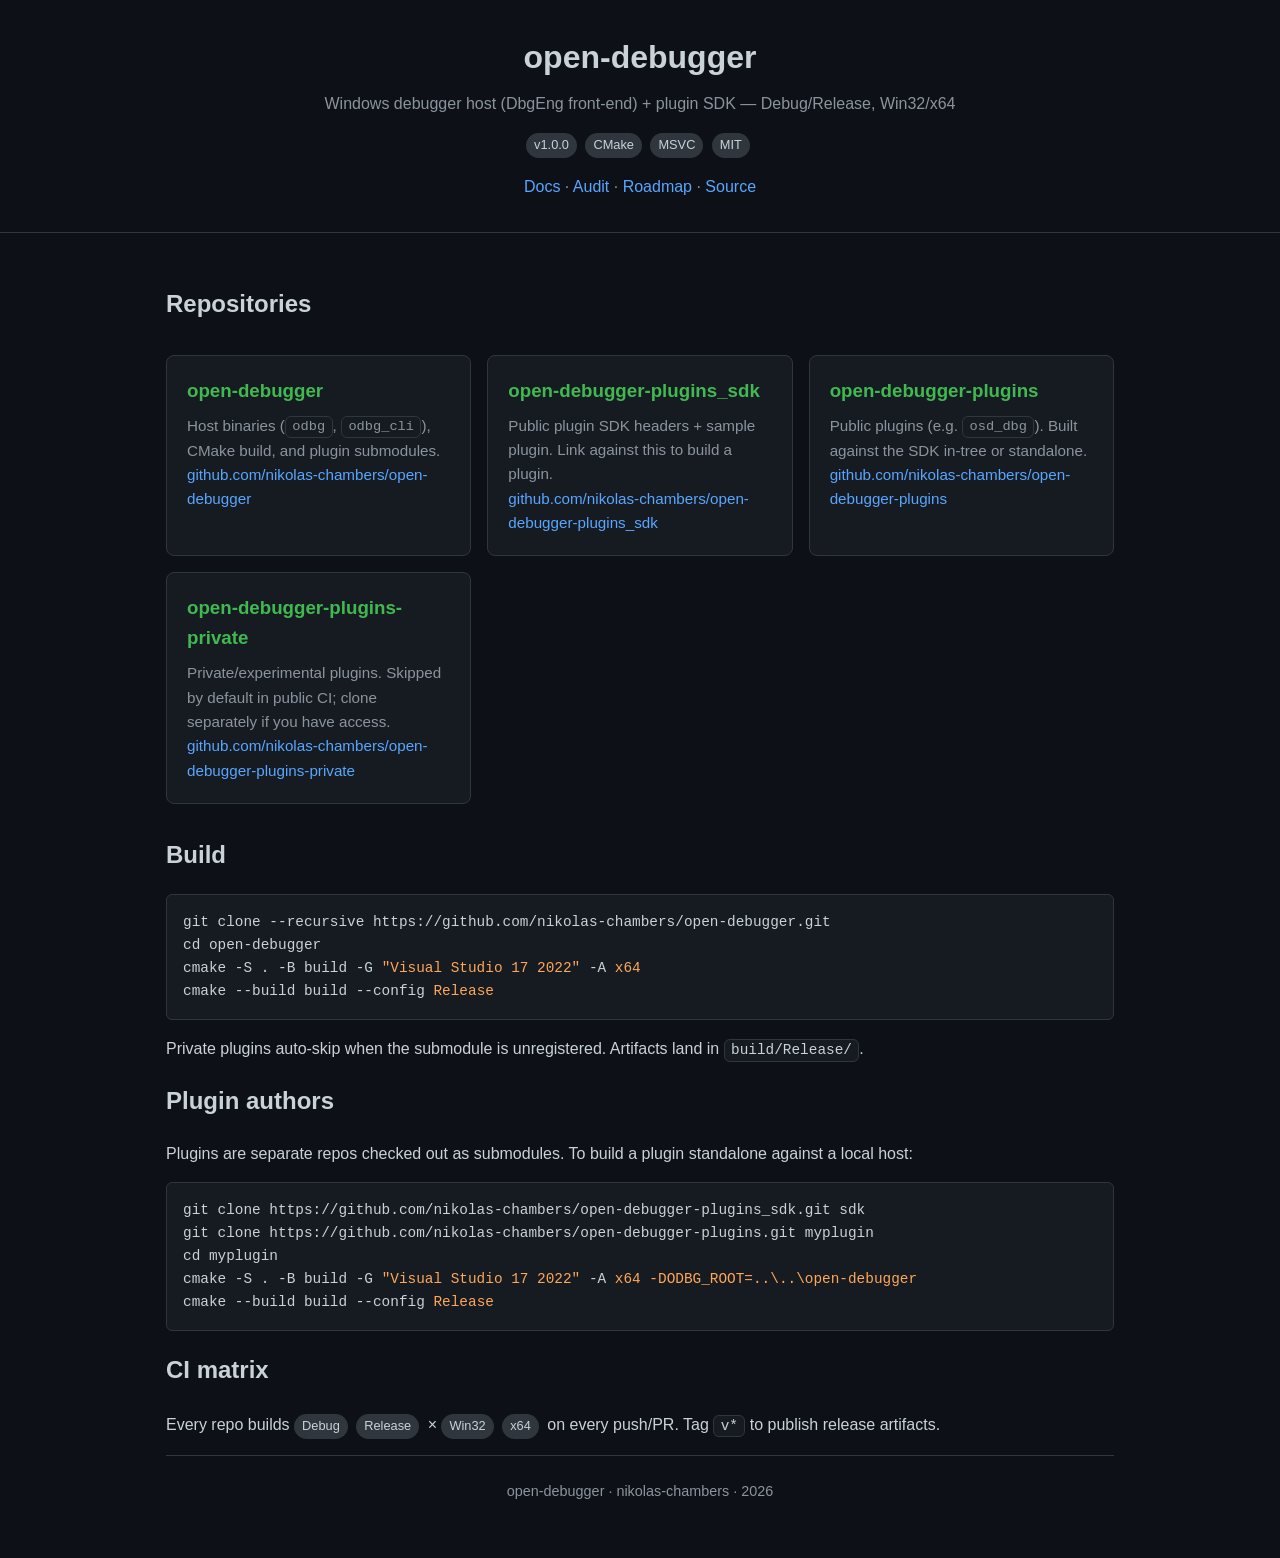
==== site/index.html @ e58e5bc7 "Add a documentation site for the audit and roadmap, and link it from the README" ====
<!DOCTYPE html>
<html lang="en">
<head>
<meta charset="UTF-8">
<meta name="viewport" content="width=device-width, initial-scale=1.0">
<title>open-debugger — Windows debugger host + plugin SDK</title>
<style>
  :root {
    color-scheme: dark;
    --bg: #0d1117;
    --panel: #161b22;
    --border: #30363d;
    --text: #c9d1d9;
    --muted: #8b949e;
    --accent: #58a6ff;
    --accent2: #3fb950;
  }
  * { box-sizing: border-box; }
  body {
    margin: 0;
    font-family: -apple-system, BlinkMacSystemFont, "Segoe UI", Helvetica, Arial, sans-serif;
    background: var(--bg);
    color: var(--text);
    line-height: 1.6;
  }
  a { color: var(--accent); text-decoration: none; }
  a:hover { text-decoration: underline; }
  header {
    border-bottom: 1px solid var(--border);
    padding: 2rem 1rem;
    text-align: center;
  }
  header h1 { margin: 0 0 .5rem; font-size: 2rem; }
  header p { margin: 0; color: var(--muted); }
  .wrap { max-width: 980px; margin: 0 auto; padding: 2rem 1rem; }
  .grid {
    display: grid;
    grid-template-columns: repeat(auto-fit, minmax(260px, 1fr));
    gap: 1rem;
    margin: 2rem 0;
  }
  .card {
    background: var(--panel);
    border: 1px solid var(--border);
    border-radius: 8px;
    padding: 1.25rem;
  }
  .card h3 { margin: 0 0 .5rem; color: var(--accent2); }
  .card p { margin: 0; color: var(--muted); font-size: .95rem; }
  .badge {
    display: inline-block;
    padding: .15rem .5rem;
    border-radius: 999px;
    background: var(--border);
    color: var(--text);
    font-size: .8rem;
    margin: .25rem .25rem 0 0;
  }
  code, pre {
    background: var(--panel);
    border: 1px solid var(--border);
    border-radius: 6px;
    padding: .15rem .4rem;
    font-family: ui-monospace, SFMono-Regular, Menlo, Monaco, Consolas, monospace;
    font-size: .9em;
  }
  pre { padding: 1rem; overflow-x: auto; }
  footer {
    border-top: 1px solid var(--border);
    text-align: center;
    padding: 1.5rem 1rem;
    color: var(--muted);
    font-size: .9rem;
  }
  .cmd { color: var(--accent2); }
  .arg { color: #ffa657; }
</style>
</head>
<body>

<header>
  <h1>open-debugger</h1>
  <p>Windows debugger host (DbgEng front-end) + plugin SDK — Debug/Release, Win32/x64</p>
  <div style="margin-top:.75rem;">
    <span class="badge">v1.0.0</span>
    <span class="badge">CMake</span>
    <span class="badge">MSVC</span>
    <span class="badge">MIT</span>
  </div>
  <p style="margin-top:1rem;">
    <a href="docs.html">Docs</a> &middot;
    <a href="audit.html">Audit</a> &middot;
    <a href="roadmap.html">Roadmap</a> &middot;
    <a href="https://github.com/nikolas-chambers/open-debugger">Source</a>
  </p>
</header>

<div class="wrap">

  <h2>Repositories</h2>
  <div class="grid">
    <div class="card">
      <h3>open-debugger</h3>
      <p>Host binaries (<code>odbg</code>, <code>odbg_cli</code>), CMake build, and plugin submodules.</p>
      <p><a href="https://github.com/nikolas-chambers/open-debugger">github.com/nikolas-chambers/open-debugger</a></p>
    </div>
    <div class="card">
      <h3>open-debugger-plugins_sdk</h3>
      <p>Public plugin SDK headers + sample plugin. Link against this to build a plugin.</p>
      <p><a href="https://github.com/nikolas-chambers/open-debugger-plugins_sdk">github.com/nikolas-chambers/open-debugger-plugins_sdk</a></p>
    </div>
    <div class="card">
      <h3>open-debugger-plugins</h3>
      <p>Public plugins (e.g. <code>osd_dbg</code>). Built against the SDK in-tree or standalone.</p>
      <p><a href="https://github.com/nikolas-chambers/open-debugger-plugins">github.com/nikolas-chambers/open-debugger-plugins</a></p>
    </div>
    <div class="card">
      <h3>open-debugger-plugins-private</h3>
      <p>Private/experimental plugins. Skipped by default in public CI; clone separately if you have access.</p>
      <p><a href="https://github.com/nikolas-chambers/open-debugger-plugins-private">github.com/nikolas-chambers/open-debugger-plugins-private</a></p>
    </div>
  </div>

  <h2>Build</h2>
  <pre>git clone --recursive https://github.com/nikolas-chambers/open-debugger.git
cd open-debugger
cmake -S . -B build -G <span class="arg">"Visual Studio 17 2022"</span> -A <span class="arg">x64</span>
cmake --build build --config <span class="arg">Release</span></pre>
  <p>Private plugins auto-skip when the submodule is unregistered. Artifacts land in <code>build/Release/</code>.</p>

  <h2>Plugin authors</h2>
  <p>Plugins are separate repos checked out as submodules. To build a plugin standalone against a local host:</p>
  <pre>git clone https://github.com/nikolas-chambers/open-debugger-plugins_sdk.git sdk
git clone https://github.com/nikolas-chambers/open-debugger-plugins.git myplugin
cd myplugin
cmake -S . -B build -G <span class="arg">"Visual Studio 17 2022"</span> -A <span class="arg">x64</span> <span class="arg">-DODBG_ROOT=..\..\open-debugger</span>
cmake --build build --config <span class="arg">Release</span></pre>

  <h2>CI matrix</h2>
  <p>Every repo builds <span class="badge">Debug</span> <span class="badge">Release</span> × <span class="badge">Win32</span> <span class="badge">x64</span> on every push/PR. Tag <code>v*</code> to publish release artifacts.</p>

  <footer>
    open-debugger · nikolas-chambers · 2026
  </footer>
</div>

</body>
</html>
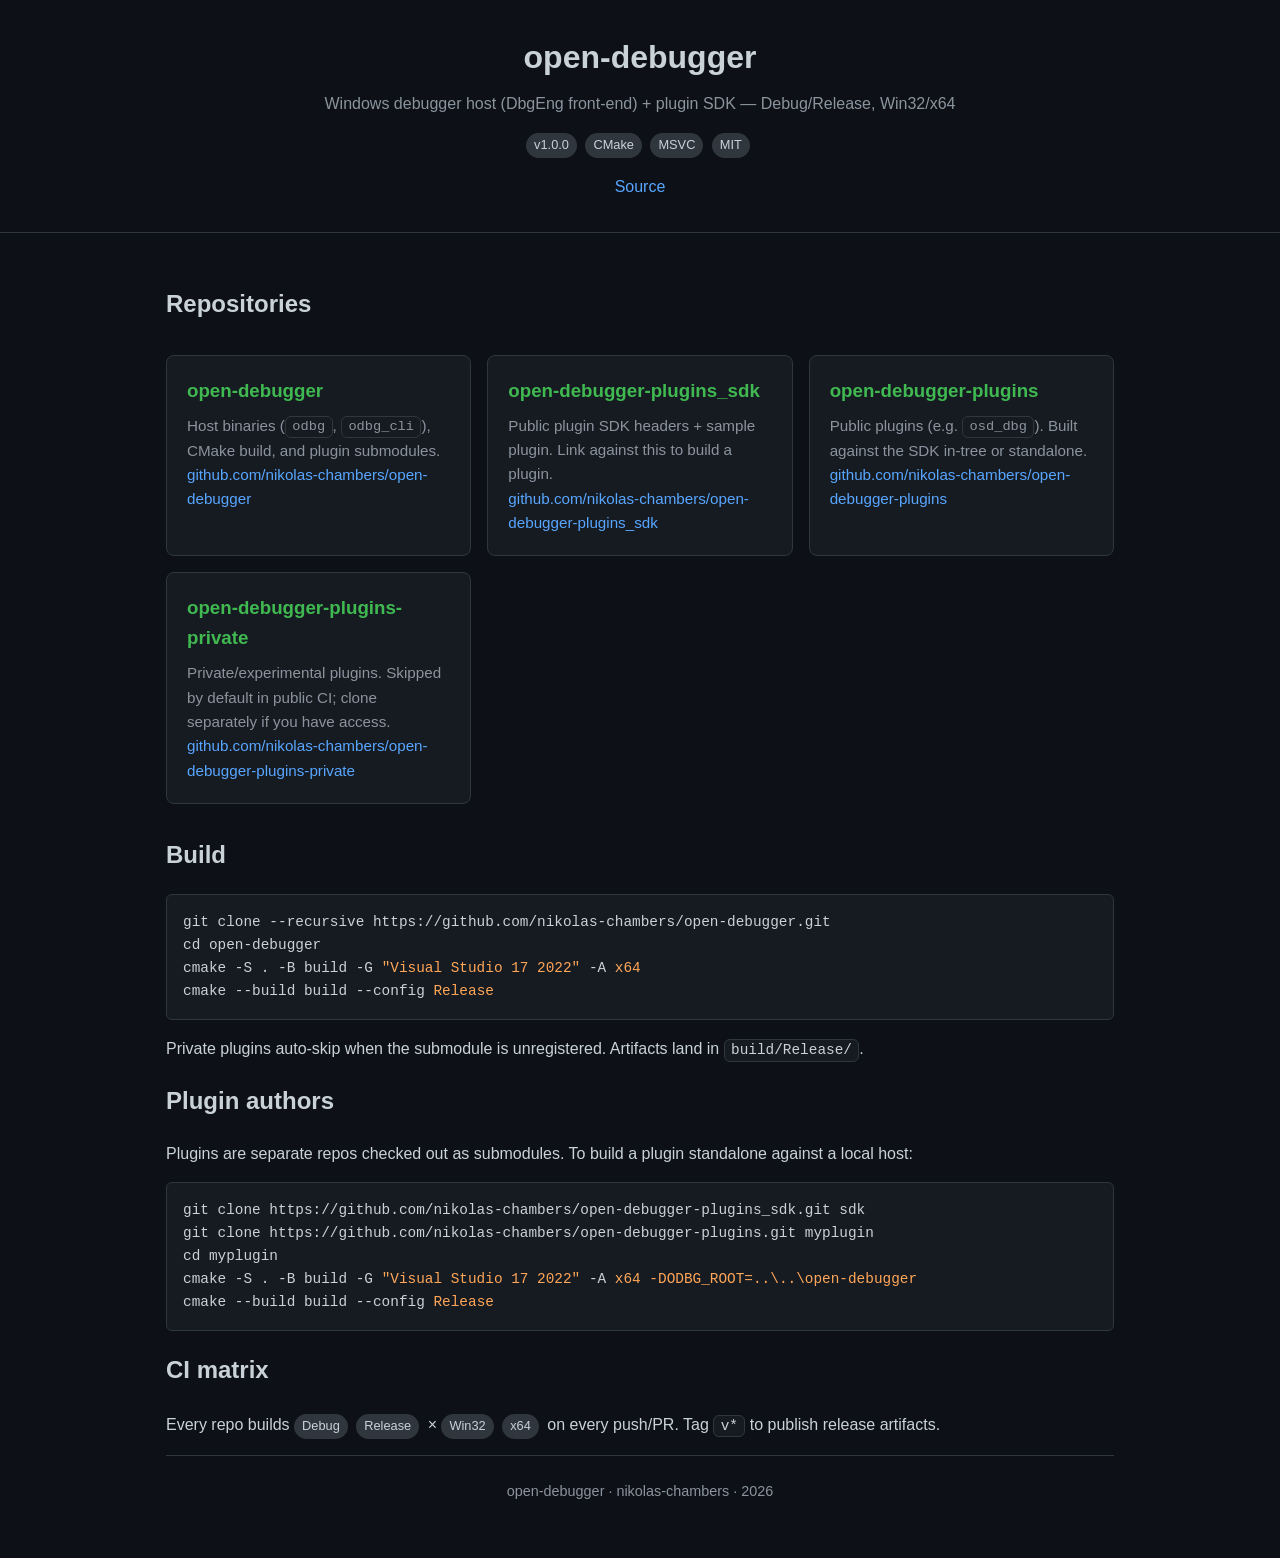
==== commit 6107eb8b: "Publish the landing page only, drop the audit and roadmap pages" ====
--- a/site/index.html
+++ b/site/index.html
@@ -88,9 +88,6 @@
     <span class="badge">MIT</span>
   </div>
   <p style="margin-top:1rem;">
-    <a href="docs.html">Docs</a> &middot;
-    <a href="audit.html">Audit</a> &middot;
-    <a href="roadmap.html">Roadmap</a> &middot;
     <a href="https://github.com/nikolas-chambers/open-debugger">Source</a>
   </p>
 </header>
